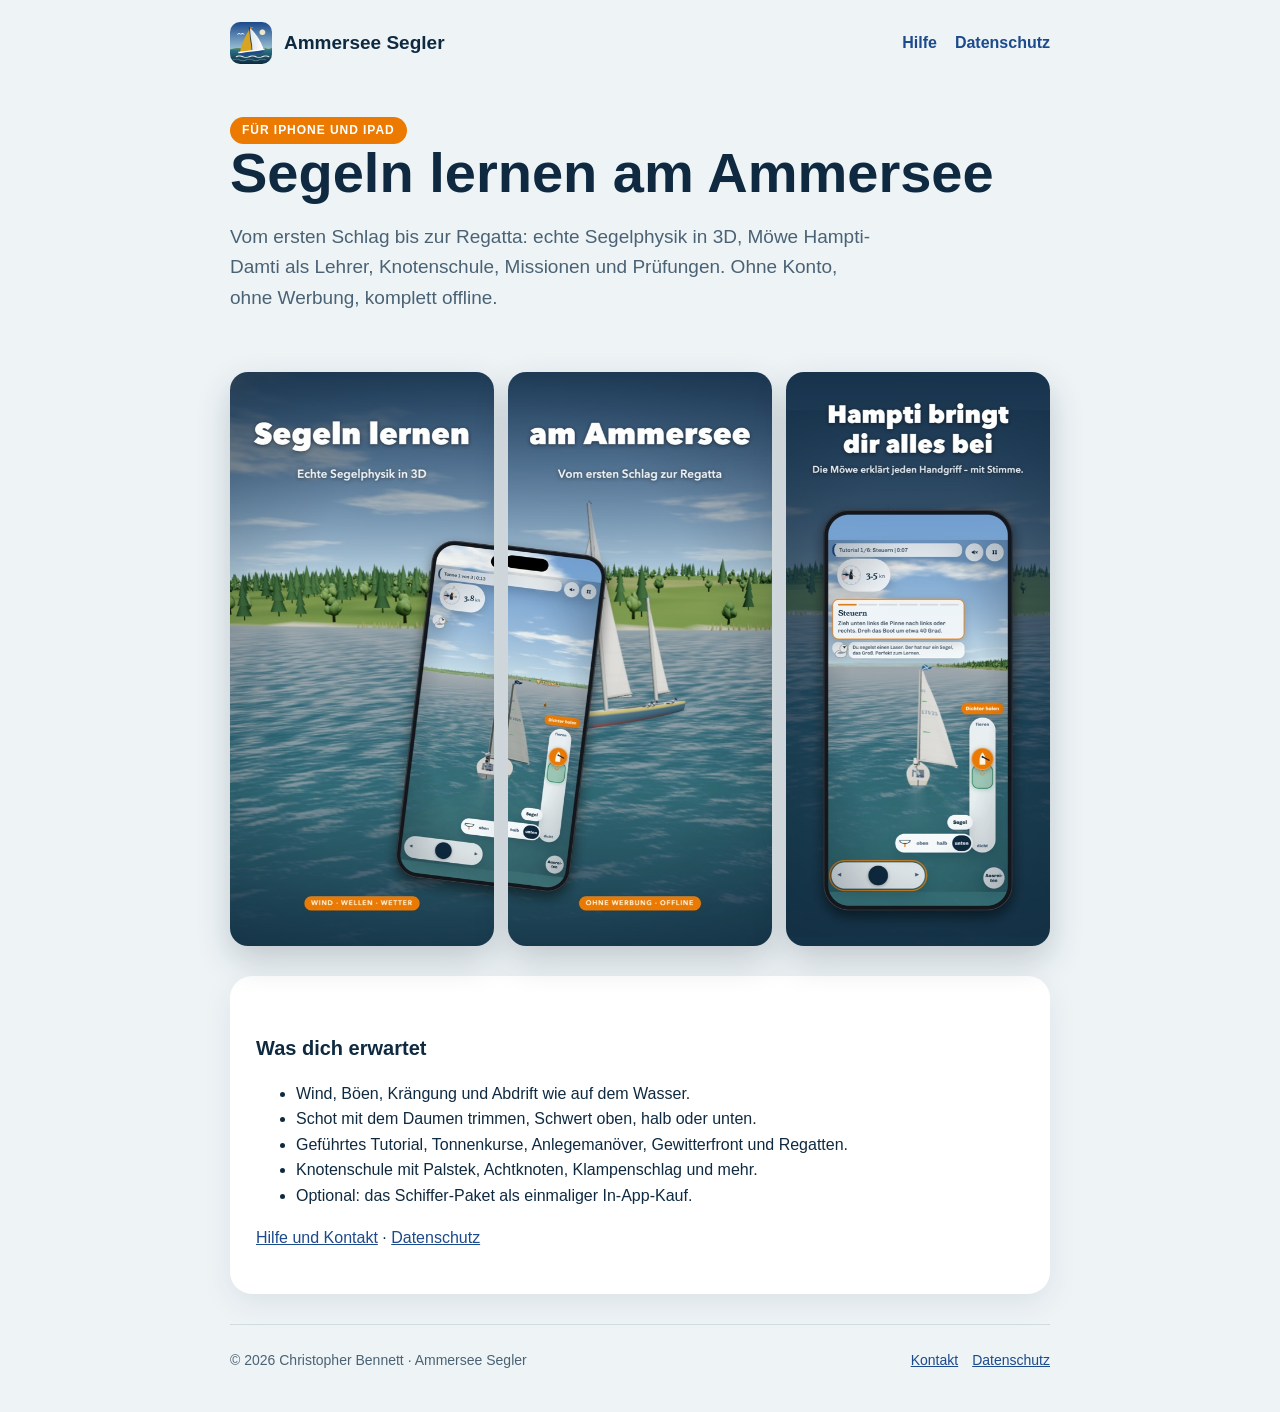
==== index.html @ 00c31dff "Ammersee Segler: Startseite, Hilfe und Datenschutz Co-Authored-By: Claude Opus 5.5 <noreply@anthropi" ====
<!doctype html><html lang="de"><head><meta charset="utf-8"><meta name="viewport" content="width=device-width,initial-scale=1"><meta name="theme-color" content="#eef4f6"><link rel="icon" href="assets/icon.png"><link rel="stylesheet" href="style.css"><meta name="description" content="Ammersee Segler: Segeln lernen am Ammersee, in 3D und mit echter Segelphysik. Für iPhone und iPad."><title>Ammersee Segler · Segeln lernen in 3D</title></head><body><div class="wrap"><header><a class="brand" href="index.html"><img src="assets/icon.png" alt="" width="42" height="42">Ammersee Segler</a><nav aria-label="Hauptnavigation"><a href="support.html">Hilfe</a><a href="privacy.html">Datenschutz</a></nav></header>
<main><section class="hero"><span class="badge">Für iPhone und iPad</span><h1>Segeln lernen am Ammersee</h1><p class="lead">Vom ersten Schlag bis zur Regatta: echte Segelphysik in 3D, Möwe Hampti-Damti als Lehrer, Knotenschule, Missionen und Prüfungen. Ohne Konto, ohne Werbung, komplett offline.</p></section>
<div class="shots"><img src="assets/shot-1.jpg" alt="Segeln lernen am Ammersee"><img src="assets/shot-2.jpg" alt="Spielszene auf dem See"><img src="assets/shot-3.jpg" alt="Tutorial mit Hampti-Damti"></div>
<section class="prose"><h2>Was dich erwartet</h2><ul><li>Wind, Böen, Krängung und Abdrift wie auf dem Wasser.</li><li>Schot mit dem Daumen trimmen, Schwert oben, halb oder unten.</li><li>Geführtes Tutorial, Tonnenkurse, Anlegemanöver, Gewitterfront und Regatten.</li><li>Knotenschule mit Palstek, Achtknoten, Klampenschlag und mehr.</li><li>Optional: das Schiffer-Paket als einmaliger In-App-Kauf.</li></ul><p><a href="support.html">Hilfe und Kontakt</a> · <a href="privacy.html">Datenschutz</a></p></section></main>
<footer><span>© 2026 Christopher Bennett · Ammersee Segler</span><div><a href="support.html#kontakt">Kontakt</a><a href="privacy.html">Datenschutz</a></div></footer></div></body></html>
---- style.css ----
:root { --ink: #0f2a40; --soft: #4a6274; --paper: #eef4f6; --panel: #ffffff; --signal: #ec7a00; --asv: #1c4a8c; --line: rgba(15, 42, 64, 0.12); }
* { box-sizing: border-box; }
body { margin: 0; font: 16px/1.6 -apple-system, BlinkMacSystemFont, "Segoe UI", Helvetica, Arial, sans-serif; color: var(--ink); background: var(--paper); }
.wrap { max-width: 860px; margin: 0 auto; padding: 0 20px; }
header { display: flex; align-items: center; justify-content: space-between; gap: 12px; padding: 22px 0; }
.brand { display: flex; align-items: center; gap: 12px; color: var(--ink); font-weight: 800; font-size: 19px; text-decoration: none; }
.brand img { border-radius: 10px; }
nav a { margin-left: 18px; color: var(--asv); text-decoration: none; font-weight: 600; }
.hero { padding: 30px 0 10px; }
.hero h1 { font-size: clamp(34px, 7vw, 56px); line-height: 1.05; margin: 0 0 14px; }
.lead { font-size: 19px; color: var(--soft); max-width: 640px; }
.badge { display: inline-block; background: var(--signal); color: #fff; font-weight: 800; font-size: 12px; letter-spacing: 0.08em; text-transform: uppercase; padding: 4px 12px; border-radius: 999px; }
.shots { display: grid; grid-template-columns: repeat(3, 1fr); gap: 14px; margin: 30px 0; }
.shots img { width: 100%; border-radius: 18px; box-shadow: 0 14px 34px rgba(8, 30, 48, 0.2); }
.prose { background: var(--panel); border-radius: 22px; padding: 28px 26px; margin: 10px 0 30px; box-shadow: 0 10px 30px rgba(8, 30, 48, 0.08); }
.prose h1 { font-size: 36px; line-height: 1.1; margin-top: 4px; }
.prose h2 { font-size: 20px; margin-top: 28px; }
.updated { color: var(--soft); font-size: 14px; }
.note { background: #e6f1f4; border-radius: 14px; padding: 12px 16px; }
a { color: var(--asv); }
footer { display: flex; justify-content: space-between; flex-wrap: wrap; gap: 10px; padding: 24px 0 40px; color: var(--soft); font-size: 14px; border-top: 1px solid var(--line); }
footer a { margin-left: 14px; }
@media (max-width: 600px) { .shots { grid-template-columns: 1fr 1fr; } .shots img:last-child { display: none; } nav a { margin-left: 12px; } }
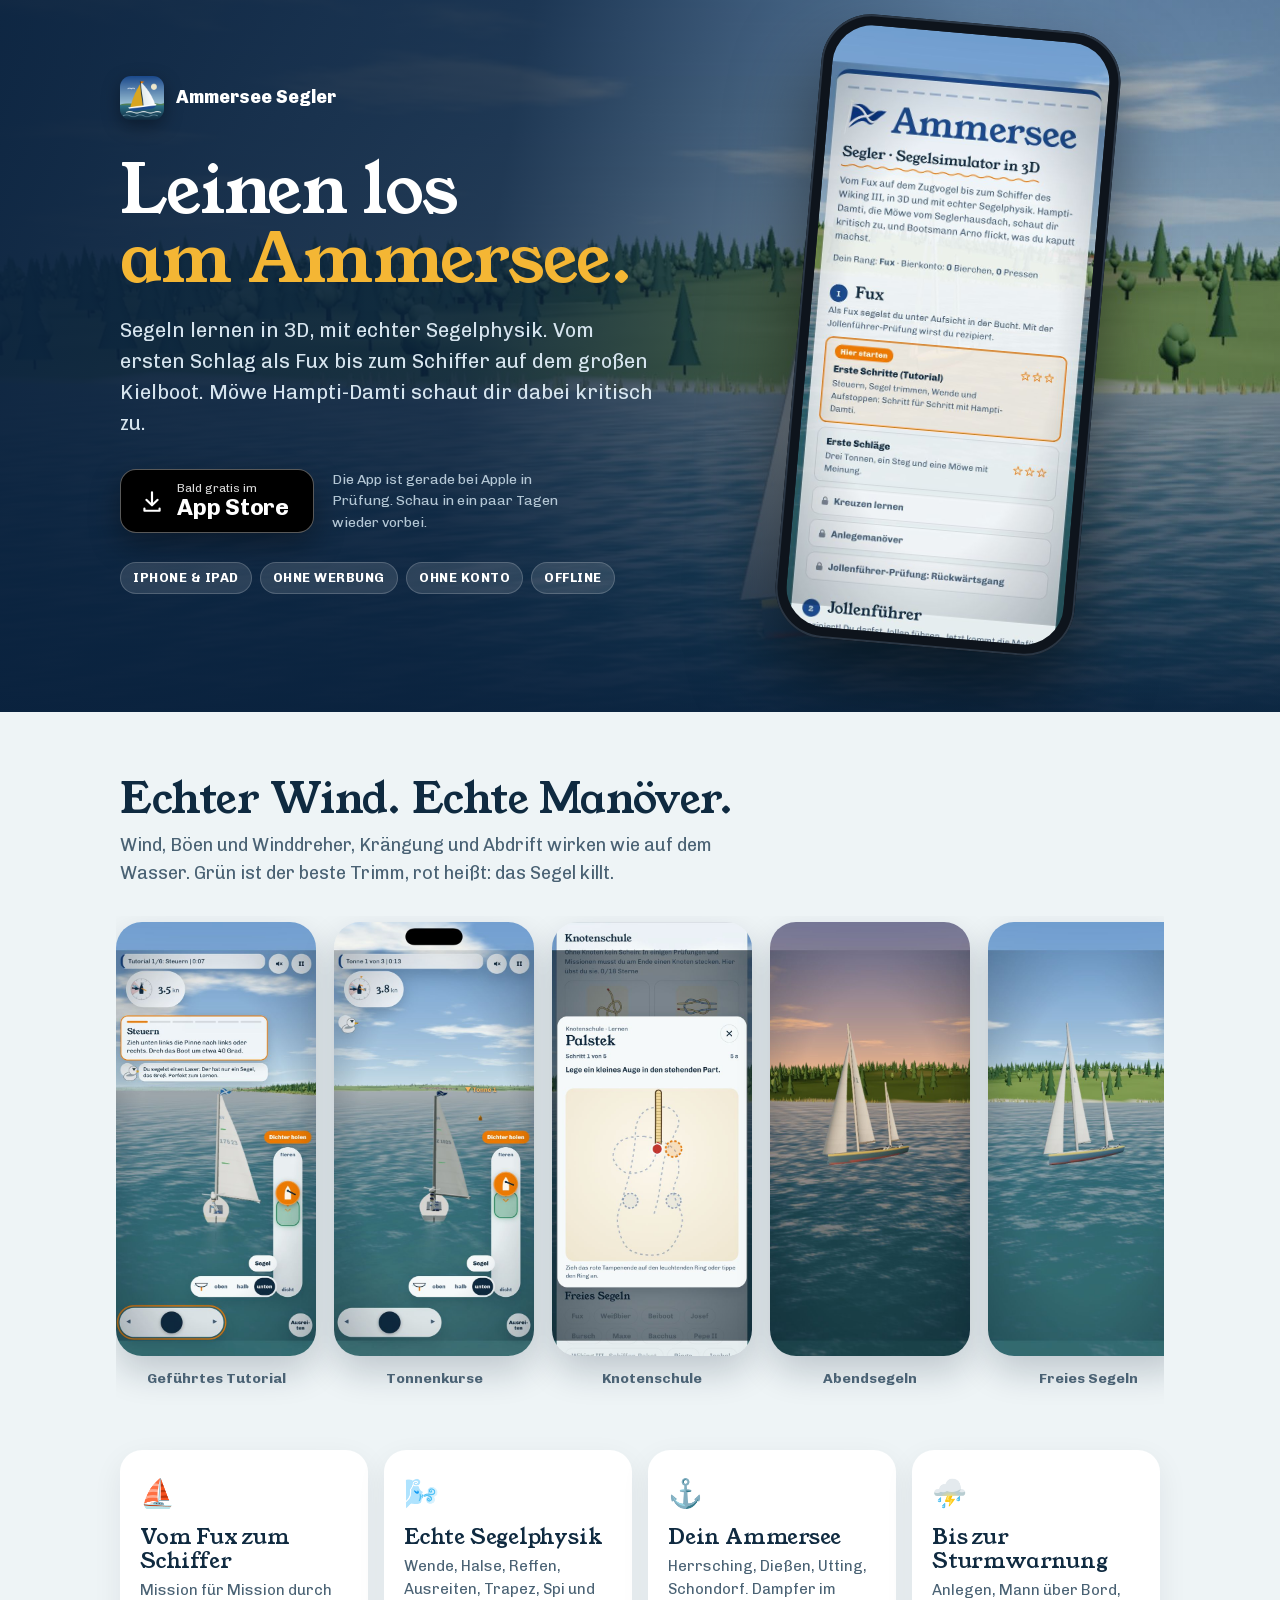
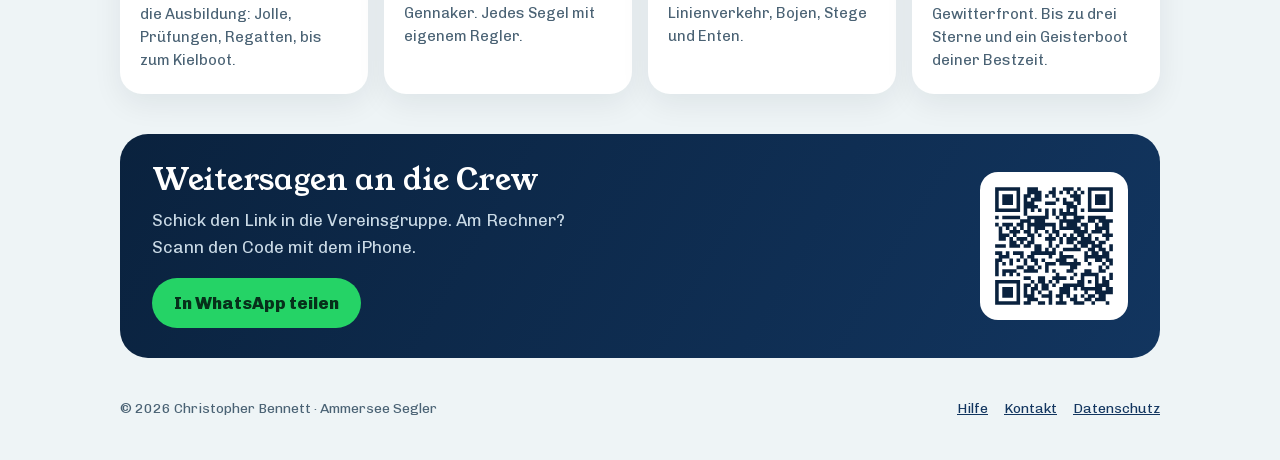
==== commit 79f34ffb: "Landingpage mit WhatsApp-Vorschau, App-Store-Button und /app/-Weiterleitung für Scan-Karte Co-Author" ====
--- a/index.html
+++ b/index.html
@@ -1,5 +1,110 @@
-<!doctype html><html lang="de"><head><meta charset="utf-8"><meta name="viewport" content="width=device-width,initial-scale=1"><meta name="theme-color" content="#eef4f6"><link rel="icon" href="assets/icon.png"><link rel="stylesheet" href="style.css"><meta name="description" content="Ammersee Segler: Segeln lernen am Ammersee, in 3D und mit echter Segelphysik. Für iPhone und iPad."><title>Ammersee Segler · Segeln lernen in 3D</title></head><body><div class="wrap"><header><a class="brand" href="index.html"><img src="assets/icon.png" alt="" width="42" height="42">Ammersee Segler</a><nav aria-label="Hauptnavigation"><a href="support.html">Hilfe</a><a href="privacy.html">Datenschutz</a></nav></header>
-<main><section class="hero"><span class="badge">Für iPhone und iPad</span><h1>Segeln lernen am Ammersee</h1><p class="lead">Vom ersten Schlag bis zur Regatta: echte Segelphysik in 3D, Möwe Hampti-Damti als Lehrer, Knotenschule, Missionen und Prüfungen. Ohne Konto, ohne Werbung, komplett offline.</p></section>
-<div class="shots"><img src="assets/shot-1.jpg" alt="Segeln lernen am Ammersee"><img src="assets/shot-2.jpg" alt="Spielszene auf dem See"><img src="assets/shot-3.jpg" alt="Tutorial mit Hampti-Damti"></div>
-<section class="prose"><h2>Was dich erwartet</h2><ul><li>Wind, Böen, Krängung und Abdrift wie auf dem Wasser.</li><li>Schot mit dem Daumen trimmen, Schwert oben, halb oder unten.</li><li>Geführtes Tutorial, Tonnenkurse, Anlegemanöver, Gewitterfront und Regatten.</li><li>Knotenschule mit Palstek, Achtknoten, Klampenschlag und mehr.</li><li>Optional: das Schiffer-Paket als einmaliger In-App-Kauf.</li></ul><p><a href="support.html">Hilfe und Kontakt</a> · <a href="privacy.html">Datenschutz</a></p></section></main>
-<footer><span>© 2026 Christopher Bennett · Ammersee Segler</span><div><a href="support.html#kontakt">Kontakt</a><a href="privacy.html">Datenschutz</a></div></footer></div></body></html>
+<!doctype html>
+<html lang="de">
+<head>
+<meta charset="utf-8">
+<meta name="viewport" content="width=device-width,initial-scale=1,viewport-fit=cover">
+<title>Ammersee Segler · Segeln lernen in 3D</title>
+<meta name="description" content="Segeln lernen auf dem Ammersee, in 3D und mit echter Segelphysik. Vom Fux bis zum Schiffer. Gratis für iPhone und iPad, ohne Werbung, komplett offline.">
+<meta name="theme-color" content="#0a223e">
+<link rel="icon" href="assets/icon.png">
+<link rel="apple-touch-icon" href="assets/apple-touch-icon.png">
+<link rel="canonical" href="https://cbennetton.github.io/ammerseesegler-website/">
+
+<!-- Vorschau in WhatsApp, iMessage, Signal, Telegram & Co. -->
+<meta property="og:type" content="website">
+<meta property="og:site_name" content="Ammersee Segler">
+<meta property="og:locale" content="de_DE">
+<meta property="og:title" content="Ammersee Segler · Segeln lernen in 3D">
+<meta property="og:description" content="Gratis für iPhone und iPad. Echte Segelphysik auf dem Ammersee, vom Fux bis zum Schiffer. Ohne Werbung, komplett offline.">
+<meta property="og:url" content="https://cbennetton.github.io/ammerseesegler-website/">
+<meta property="og:image" content="https://cbennetton.github.io/ammerseesegler-website/assets/og.jpg">
+<meta property="og:image:secure_url" content="https://cbennetton.github.io/ammerseesegler-website/assets/og.jpg">
+<meta property="og:image:type" content="image/jpeg">
+<meta property="og:image:width" content="1200">
+<meta property="og:image:height" content="630">
+<meta property="og:image:alt" content="Ammersee Segler: Segelboot auf dem Ammersee und die App auf dem iPhone">
+<meta name="twitter:card" content="summary_large_image">
+<meta name="twitter:title" content="Ammersee Segler · Segeln lernen in 3D">
+<meta name="twitter:description" content="Gratis für iPhone und iPad. Echte Segelphysik auf dem Ammersee.">
+<meta name="twitter:image" content="https://cbennetton.github.io/ammerseesegler-website/assets/og.jpg">
+
+<link rel="preload" href="assets/fonts/youngserif-latin.woff2" as="font" type="font/woff2" crossorigin>
+<link rel="stylesheet" href="landing.css">
+<script src="config.js"></script>
+</head>
+<body>
+
+<header class="hero">
+  <div class="hero-bg" aria-hidden="true"></div>
+  <div class="wrap hero-grid">
+    <div class="hero-copy">
+      <a class="brand" href="./"><img src="assets/icon.png" alt="" width="44" height="44">Ammersee Segler</a>
+      <h1>Leinen los<br><span>am Ammersee.</span></h1>
+      <p class="lead">Segeln lernen in 3D, mit echter Segelphysik. Vom ersten Schlag als Fux bis zum Schiffer auf dem großen Kielboot. Möwe Hampti-Damti schaut dir dabei kritisch zu.</p>
+      <div class="cta-row" id="laden">
+        <a class="store-btn" id="store-btn" href="#laden" aria-disabled="true">
+          <svg viewBox="0 0 24 24" width="26" height="26" aria-hidden="true"><path fill="currentColor" d="M12 3a1 1 0 0 1 1 1v9.59l3.3-3.3a1 1 0 1 1 1.4 1.42l-5 5a1 1 0 0 1-1.4 0l-5-5a1 1 0 1 1 1.4-1.42L11 13.6V4a1 1 0 0 1 1-1Zm-7 15a1 1 0 0 1 1 1v1h12v-1a1 1 0 1 1 2 0v2a1 1 0 0 1-1 1H5a1 1 0 0 1-1-1v-2a1 1 0 0 1 1-1Z"/></svg>
+          <span><small id="store-small">Bald gratis im</small><b>App Store</b></span>
+        </a>
+        <p class="cta-note" id="store-note">Die App ist gerade bei Apple in Prüfung. Schau in ein paar Tagen wieder vorbei.</p>
+      </div>
+      <ul class="chips">
+        <li>iPhone &amp; iPad</li><li>Ohne Werbung</li><li>Ohne Konto</li><li>Offline</li>
+      </ul>
+    </div>
+    <div class="hero-phone" aria-hidden="true">
+      <div class="phone"><img src="assets/s2.jpg" alt=""></div>
+    </div>
+  </div>
+</header>
+
+<main>
+  <section class="wrap gallery-sec">
+    <h2>Echter Wind. Echte Manöver.</h2>
+    <p class="sub">Wind, Böen und Winddreher, Krängung und Abdrift wirken wie auf dem Wasser. Grün ist der beste Trimm, rot heißt: das Segel killt.</p>
+    <div class="gallery" tabindex="0" aria-label="Bilder aus der App">
+      <figure><img src="assets/s3.jpg" alt="Tutorial: Steuern mit der Pinne" loading="lazy"><figcaption>Geführtes Tutorial</figcaption></figure>
+      <figure><img src="assets/s4.jpg" alt="Tonnenkurs mit Segeltrimm" loading="lazy"><figcaption>Tonnenkurse</figcaption></figure>
+      <figure><img src="assets/s5.jpg" alt="Knotenschule: Palstek" loading="lazy"><figcaption>Knotenschule</figcaption></figure>
+      <figure><img src="assets/s6.jpg" alt="Abendstimmung am Steg" loading="lazy"><figcaption>Abendsegeln</figcaption></figure>
+      <figure><img src="assets/s1.jpg" alt="Segelboote auf dem Ammersee" loading="lazy"><figcaption>Freies Segeln</figcaption></figure>
+    </div>
+  </section>
+
+  <section class="wrap features">
+    <article><span class="ico">⛵</span><h3>Vom Fux zum Schiffer</h3><p>Mission für Mission durch die Ausbildung: Jolle, Prüfungen, Regatten, bis zum Kielboot.</p></article>
+    <article><span class="ico">🌬️</span><h3>Echte Segelphysik</h3><p>Wende, Halse, Reffen, Ausreiten, Trapez, Spi und Gennaker. Jedes Segel mit eigenem Regler.</p></article>
+    <article><span class="ico">⚓</span><h3>Dein Ammersee</h3><p>Herrsching, Dießen, Utting, Schondorf. Dampfer im Linienverkehr, Bojen, Stege und Enten.</p></article>
+    <article><span class="ico">⛈️</span><h3>Bis zur Sturmwarnung</h3><p>Anlegen, Mann über Bord, Gewitterfront. Bis zu drei Sterne und ein Geisterboot deiner Bestzeit.</p></article>
+  </section>
+
+  <section class="wrap share">
+    <div class="share-card">
+      <div>
+        <h2>Weitersagen an die Crew</h2>
+        <p>Schick den Link in die Vereinsgruppe. Am Rechner? Scann den Code mit dem iPhone.</p>
+        <a class="wa-btn" id="wa-btn" href="https://wa.me/?text=Ammersee%20Segler%3A%20Segeln%20lernen%20in%203D%20auf%20dem%20Ammersee%20%E2%9B%B5%20https%3A%2F%2Fcbennetton.github.io%2Fammerseesegler-website%2F">In WhatsApp teilen</a>
+      </div>
+      <img class="qr" src="assets/qr.svg" alt="QR-Code zur App" width="148" height="148">
+    </div>
+  </section>
+</main>
+
+<footer class="wrap foot">
+  <span>© 2026 Christopher Bennett · Ammersee Segler</span>
+  <nav><a href="support.html">Hilfe</a><a href="support.html#kontakt">Kontakt</a><a href="privacy.html">Datenschutz</a></nav>
+</footer>
+
+<script>
+  (function () {
+    var url = (window.AMMERSEE_SEGLER && window.AMMERSEE_SEGLER.appStoreUrl) || '';
+    if (!url) return;
+    var btn = document.getElementById('store-btn');
+    btn.href = url;
+    btn.removeAttribute('aria-disabled');
+    document.getElementById('store-small').textContent = 'Gratis laden im';
+    document.getElementById('store-note').hidden = true;
+  })();
+</script>
+</body>
+</html>
--- a/landing.css
+++ b/landing.css
@@ -0,0 +1,88 @@
+@font-face { font-family: 'Young Serif'; font-weight: 400; font-display: swap; src: url(assets/fonts/youngserif-latin.woff2) format('woff2'); }
+@font-face { font-family: 'Chivo'; font-weight: 100 900; font-display: swap; src: url(assets/fonts/chivo-latin.woff2) format('woff2'); }
+
+:root {
+  --navy: #0a223e; --navy-2: #12355f; --ink: #0f2a40; --soft: #4a6274;
+  --paper: #eef4f6; --panel: #fff; --gold: #f4b634; --signal: #ec7a00; --line: rgba(15, 42, 64, .12);
+}
+* { box-sizing: border-box; }
+html { -webkit-text-size-adjust: 100%; }
+body { margin: 0; background: var(--paper); color: var(--ink); font: 17px/1.55 Chivo, -apple-system, BlinkMacSystemFont, "Segoe UI", Helvetica, Arial, sans-serif; }
+img { max-width: 100%; display: block; }
+a { color: var(--navy-2); }
+.wrap { max-width: 1080px; margin: 0 auto; padding: 0 20px; }
+h1, h2, h3 { font-family: 'Young Serif', Georgia, serif; font-weight: 400; letter-spacing: -.01em; }
+
+/* Hero */
+.hero { position: relative; overflow: hidden; color: #fff; background: var(--navy); padding: max(22px, env(safe-area-inset-top)) 0 64px; }
+.hero-bg { position: absolute; inset: 0; background: url(assets/hero.jpg) center 40% / cover no-repeat; }
+.hero-bg::after { content: ""; position: absolute; inset: 0; background:
+  linear-gradient(100deg, rgba(10,34,62,.96) 0%, rgba(10,34,62,.86) 38%, rgba(10,34,62,.35) 70%, rgba(10,34,62,.15) 100%),
+  linear-gradient(180deg, rgba(10,34,62,0) 60%, rgba(10,34,62,.9) 100%); }
+.hero-grid { position: relative; display: grid; grid-template-columns: 1.15fr .85fr; gap: 40px; align-items: center; }
+.brand { display: inline-flex; align-items: center; gap: 12px; color: #fff; text-decoration: none; font-weight: 800; font-size: 18px; margin-bottom: 36px; }
+.brand img { border-radius: 11px; box-shadow: 0 6px 18px rgba(0,0,0,.35); }
+.hero h1 { font-size: clamp(44px, 7vw, 68px); line-height: 1.02; margin: 0 0 20px; }
+.hero h1 span { color: var(--gold); }
+.lead { font-size: clamp(17px, 2.2vw, 20px); color: #d6e4ee; max-width: 540px; margin: 0 0 30px; }
+
+.cta-row { display: flex; flex-wrap: wrap; align-items: center; gap: 14px 18px; }
+.store-btn { display: inline-flex; align-items: center; gap: 12px; padding: 12px 24px 12px 18px; border-radius: 16px; background: #000; color: #fff; text-decoration: none; border: 1.5px solid rgba(255,255,255,.35); box-shadow: 0 12px 30px rgba(0,0,0,.35); transition: transform .15s ease; }
+.store-btn:hover { transform: translateY(-2px); }
+.store-btn span { display: flex; flex-direction: column; line-height: 1.1; }
+.store-btn small { font-size: 12px; opacity: .85; }
+.store-btn b { font-size: 23px; font-weight: 700; letter-spacing: -.01em; }
+.store-btn[aria-disabled="true"] { cursor: default; }
+.cta-note { margin: 0; max-width: 260px; font-size: 14px; color: #b5c8d6; }
+.chips { list-style: none; display: flex; flex-wrap: wrap; gap: 8px; padding: 0; margin: 28px 0 0; }
+.chips li { font-size: 13px; font-weight: 700; letter-spacing: .04em; text-transform: uppercase; padding: 5px 12px; border-radius: 999px; background: rgba(255,255,255,.12); border: 1px solid rgba(255,255,255,.18); }
+
+.hero-phone { display: flex; justify-content: center; }
+.phone { width: min(300px, 80%); padding: 11px; border-radius: 50px; background: #0e141c; box-shadow: 0 40px 80px rgba(0,0,0,.5), inset 0 0 0 2px #2a3644; transform: rotate(5deg); }
+.phone img { border-radius: 40px; }
+
+/* Gallery */
+.gallery-sec { padding-top: 64px; }
+h2 { font-size: clamp(30px, 4.5vw, 42px); line-height: 1.1; margin: 0 0 10px; }
+.sub { color: var(--soft); max-width: 620px; margin: 0 0 28px; font-size: 18px; }
+.gallery { display: grid; grid-auto-flow: column; grid-auto-columns: minmax(200px, 230px); gap: 18px; overflow-x: auto; scroll-snap-type: x mandatory; padding: 6px 4px 26px; margin: 0 -4px; scrollbar-width: none; }
+.gallery::-webkit-scrollbar { display: none; }
+.gallery figure { margin: 0; scroll-snap-align: start; }
+.gallery img { border-radius: 26px; box-shadow: 0 16px 34px rgba(8,30,48,.2); }
+.gallery figcaption { font-size: 14px; font-weight: 700; color: var(--soft); margin-top: 12px; text-align: center; }
+
+/* Features */
+.features { display: grid; grid-template-columns: repeat(4, 1fr); gap: 16px; padding-top: 34px; }
+.features article { background: var(--panel); border-radius: 22px; padding: 22px 20px; box-shadow: 0 10px 30px rgba(8,30,48,.07); }
+.features .ico { font-size: 28px; }
+.features h3 { font-size: 21px; margin: 10px 0 6px; line-height: 1.15; }
+.features p { margin: 0; color: var(--soft); font-size: 15px; }
+
+/* Share */
+.share { padding-top: 40px; }
+.share-card { display: flex; align-items: center; justify-content: space-between; gap: 24px; background: linear-gradient(120deg, var(--navy), var(--navy-2)); color: #fff; border-radius: 28px; padding: 30px 32px; }
+.share-card h2 { font-size: 30px; }
+.share-card p { color: #c9d9e5; margin: 0 0 18px; max-width: 460px; }
+.wa-btn { display: inline-block; background: #25d366; color: #06301a; font-weight: 800; text-decoration: none; padding: 12px 22px; border-radius: 999px; }
+.qr { background: #fff; border-radius: 18px; padding: 8px; flex: none; }
+
+.foot { display: flex; justify-content: space-between; flex-wrap: wrap; gap: 10px; padding: 40px 20px max(40px, env(safe-area-inset-bottom)); color: var(--soft); font-size: 14px; }
+.foot nav a { margin-left: 16px; }
+
+@media (max-width: 860px) {
+  .hero-grid { grid-template-columns: 1fr; }
+  .hero-phone { display: none; }
+  .hero-bg::after { background: linear-gradient(180deg, rgba(10,34,62,.88) 0%, rgba(10,34,62,.78) 55%, rgba(10,34,62,.95) 100%); }
+  .features { grid-template-columns: 1fr 1fr; }
+}
+@media (max-width: 540px) {
+  .brand { margin-bottom: 26px; }
+  .features { grid-template-columns: 1fr 1fr; gap: 12px; }
+  .features article { padding: 18px 16px; }
+  .features h3 { font-size: 18px; }
+  .features p { font-size: 14px; }
+  .share-card { padding: 26px 22px; }
+  .qr { display: none; }
+  .foot nav a { margin: 0 16px 0 0; }
+}
+@media (prefers-reduced-motion: reduce) { .store-btn { transition: none; } }
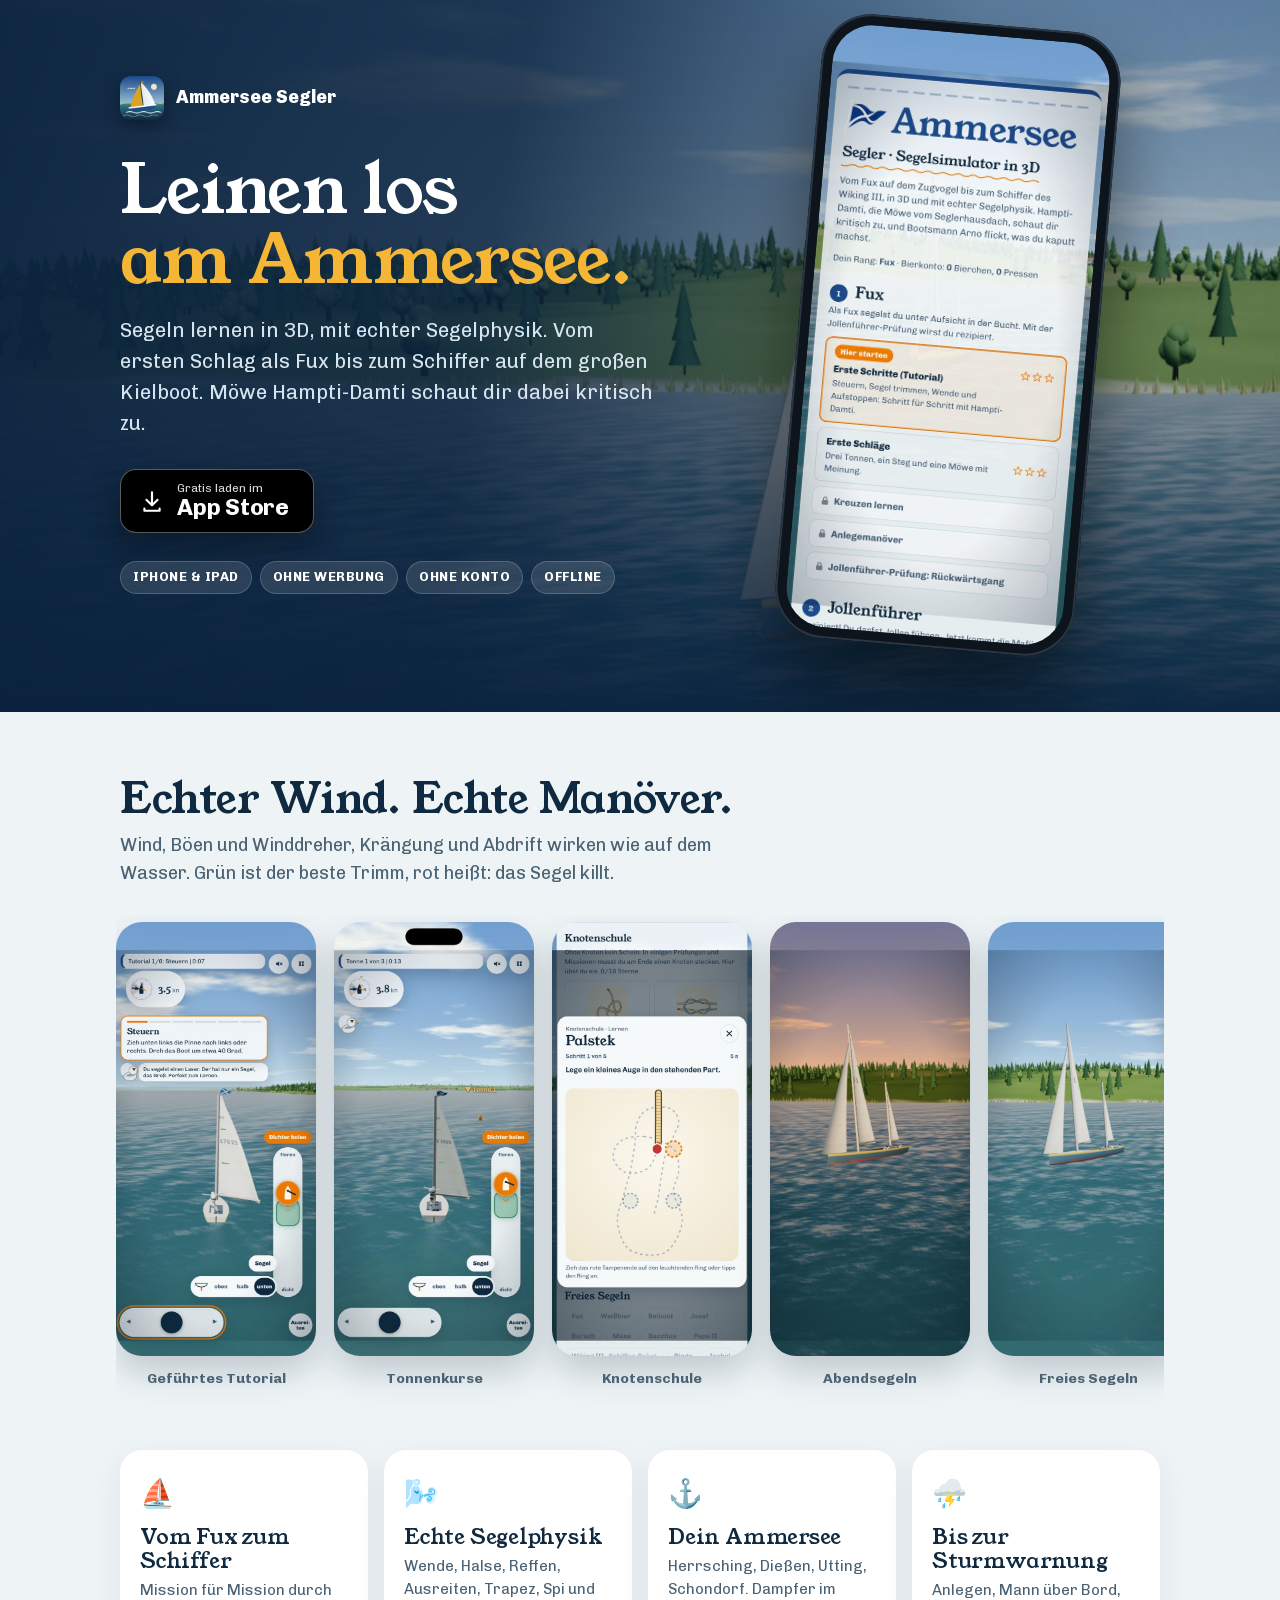
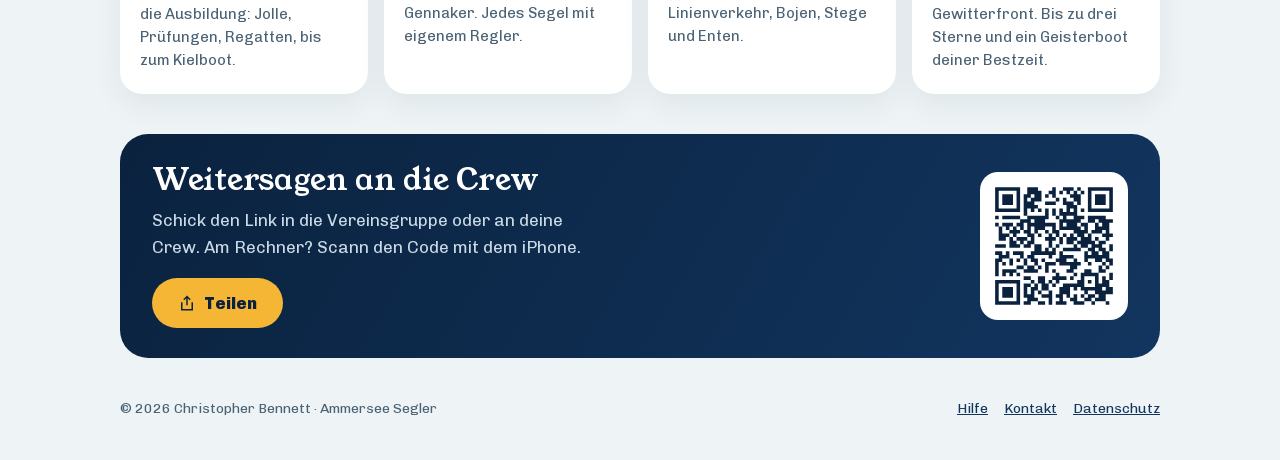
==== commit c786b1e3: "App-Store-Link eintragen und Teilen-Button statt WhatsApp Co-Authored-By: Claude Opus 5.5 <noreply@a" ====
--- a/index.html
+++ b/index.html
@@ -42,11 +42,10 @@
       <h1>Leinen los<br><span>am Ammersee.</span></h1>
       <p class="lead">Segeln lernen in 3D, mit echter Segelphysik. Vom ersten Schlag als Fux bis zum Schiffer auf dem großen Kielboot. Möwe Hampti-Damti schaut dir dabei kritisch zu.</p>
       <div class="cta-row" id="laden">
-        <a class="store-btn" id="store-btn" href="#laden" aria-disabled="true">
+        <a class="store-btn" id="store-btn" href="https://apps.apple.com/de/app/ammersee-segler/id6829076019">
           <svg viewBox="0 0 24 24" width="26" height="26" aria-hidden="true"><path fill="currentColor" d="M12 3a1 1 0 0 1 1 1v9.59l3.3-3.3a1 1 0 1 1 1.4 1.42l-5 5a1 1 0 0 1-1.4 0l-5-5a1 1 0 1 1 1.4-1.42L11 13.6V4a1 1 0 0 1 1-1Zm-7 15a1 1 0 0 1 1 1v1h12v-1a1 1 0 1 1 2 0v2a1 1 0 0 1-1 1H5a1 1 0 0 1-1-1v-2a1 1 0 0 1 1-1Z"/></svg>
-          <span><small id="store-small">Bald gratis im</small><b>App Store</b></span>
+          <span><small>Gratis laden im</small><b>App Store</b></span>
         </a>
-        <p class="cta-note" id="store-note">Die App ist gerade bei Apple in Prüfung. Schau in ein paar Tagen wieder vorbei.</p>
       </div>
       <ul class="chips">
         <li>iPhone &amp; iPad</li><li>Ohne Werbung</li><li>Ohne Konto</li><li>Offline</li>
@@ -82,8 +81,9 @@
     <div class="share-card">
       <div>
         <h2>Weitersagen an die Crew</h2>
-        <p>Schick den Link in die Vereinsgruppe. Am Rechner? Scann den Code mit dem iPhone.</p>
-        <a class="wa-btn" id="wa-btn" href="https://wa.me/?text=Ammersee%20Segler%3A%20Segeln%20lernen%20in%203D%20auf%20dem%20Ammersee%20%E2%9B%B5%20https%3A%2F%2Fcbennetton.github.io%2Fammerseesegler-website%2F">In WhatsApp teilen</a>
+        <p>Schick den Link in die Vereinsgruppe oder an deine Crew. Am Rechner? Scann den Code mit dem iPhone.</p>
+        <button class="share-btn" id="share-btn" type="button">Teilen</button>
+        <span class="share-ok" id="share-ok" role="status" hidden>Link kopiert</span>
       </div>
       <img class="qr" src="assets/qr.svg" alt="QR-Code zur App" width="148" height="148">
     </div>
@@ -98,12 +98,17 @@
 <script>
   (function () {
     var url = (window.AMMERSEE_SEGLER && window.AMMERSEE_SEGLER.appStoreUrl) || '';
-    if (!url) return;
-    var btn = document.getElementById('store-btn');
-    btn.href = url;
-    btn.removeAttribute('aria-disabled');
-    document.getElementById('store-small').textContent = 'Gratis laden im';
-    document.getElementById('store-note').hidden = true;
+    if (url) document.getElementById('store-btn').href = url;
+
+    var page = 'https://cbennetton.github.io/ammerseesegler-website/';
+    var data = { title: 'Ammersee Segler', text: 'Ammersee Segler: Segeln lernen in 3D auf dem Ammersee ⛵', url: page };
+    var ok = document.getElementById('share-ok');
+    document.getElementById('share-btn').addEventListener('click', function () {
+      if (navigator.share) { navigator.share(data).catch(function () {}); return; }
+      var done = function () { ok.hidden = false; setTimeout(function () { ok.hidden = true; }, 2500); };
+      if (navigator.clipboard) navigator.clipboard.writeText(page).then(done, function () { prompt('Link kopieren:', page); });
+      else prompt('Link kopieren:', page);
+    });
   })();
 </script>
 </body>
--- a/landing.css
+++ b/landing.css
@@ -63,7 +63,9 @@
 .share-card { display: flex; align-items: center; justify-content: space-between; gap: 24px; background: linear-gradient(120deg, var(--navy), var(--navy-2)); color: #fff; border-radius: 28px; padding: 30px 32px; }
 .share-card h2 { font-size: 30px; }
 .share-card p { color: #c9d9e5; margin: 0 0 18px; max-width: 460px; }
-.wa-btn { display: inline-block; background: #25d366; color: #06301a; font-weight: 800; text-decoration: none; padding: 12px 22px; border-radius: 999px; }
+.share-btn { display: inline-flex; align-items: center; gap: 8px; background: var(--gold); color: var(--navy); font: inherit; font-weight: 800; border: 0; cursor: pointer; padding: 12px 26px; border-radius: 999px; }
+.share-btn::before { content: ""; width: 18px; height: 18px; background: currentColor; -webkit-mask: url("data:image/svg+xml,%3Csvg xmlns='http://www.w3.org/2000/svg' viewBox='0 0 24 24'%3E%3Cpath d='M12 2l5 5-1.4 1.4L13 5.8V15h-2V5.8L8.4 8.4 7 7l5-5zM4 11h2v9h12v-9h2v11H4V11z'/%3E%3C/svg%3E") center/contain no-repeat; mask: url("data:image/svg+xml,%3Csvg xmlns='http://www.w3.org/2000/svg' viewBox='0 0 24 24'%3E%3Cpath d='M12 2l5 5-1.4 1.4L13 5.8V15h-2V5.8L8.4 8.4 7 7l5-5zM4 11h2v9h12v-9h2v11H4V11z'/%3E%3C/svg%3E") center/contain no-repeat; }
+.share-ok { margin-left: 12px; font-size: 14px; color: #c9d9e5; }
 .qr { background: #fff; border-radius: 18px; padding: 8px; flex: none; }
 
 .foot { display: flex; justify-content: space-between; flex-wrap: wrap; gap: 10px; padding: 40px 20px max(40px, env(safe-area-inset-bottom)); color: var(--soft); font-size: 14px; }
